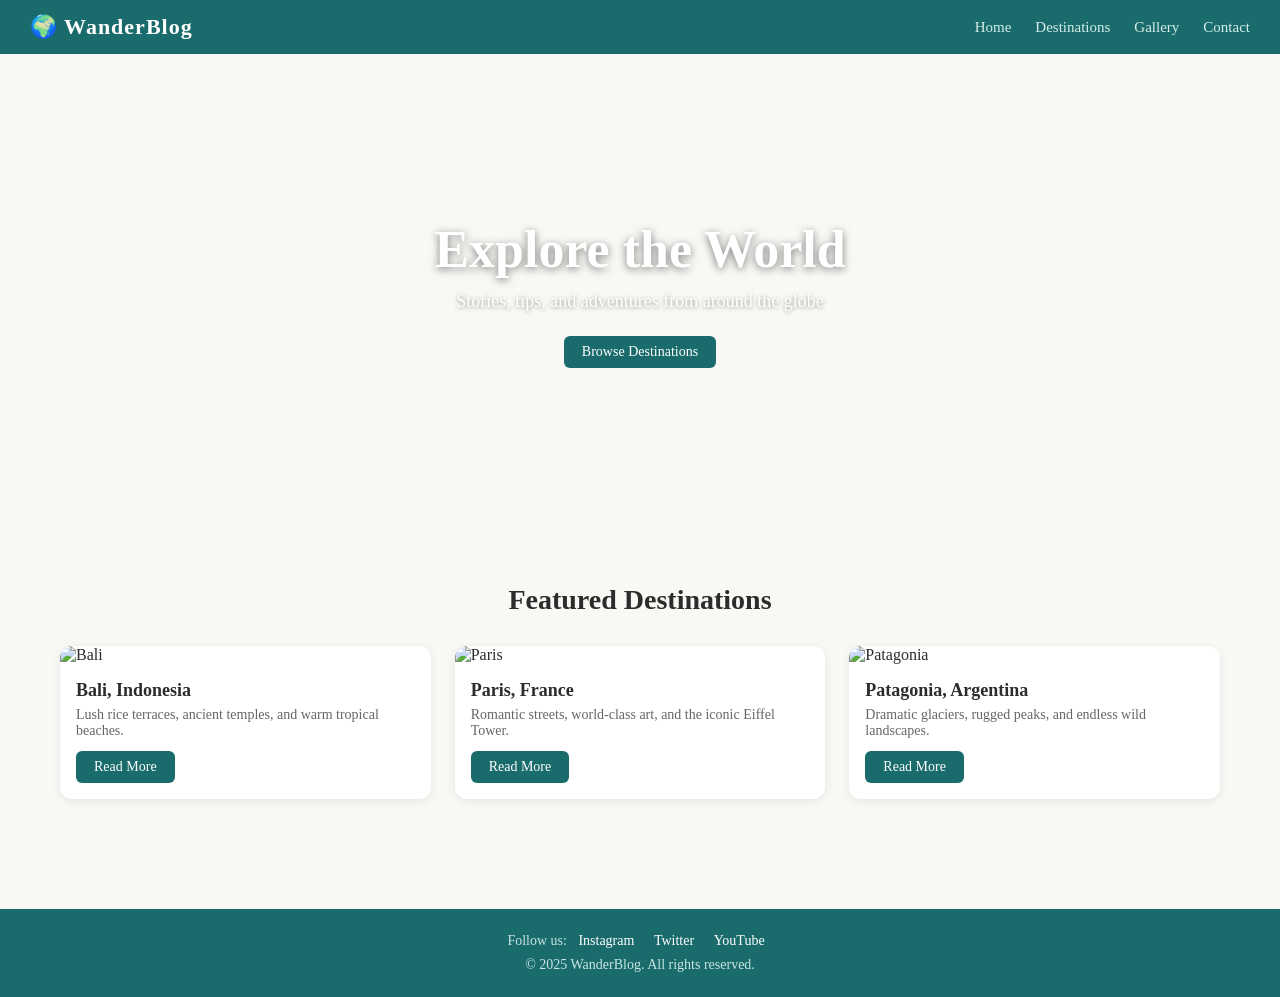
==== index.html @ 18d7b57b "Add files via upload" ====
<!doctype html>
<html lang="en">
<head>
  <meta charset="UTF-8">
  <meta name="viewport" content="width=device-width, initial-scale=1.0">
  <title>Travel Blog</title>
  <link rel="stylesheet" href="style.css">
  <style>
    .hero {
      background-image: url("images/hero.jpg");
      background-size: cover;
      background-position: center;
      height: 480px;
      display: flex;
      flex-direction: column;
      align-items: center;
      justify-content: center;
      text-align: center;
      color: #fff;
    }
    .hero h1 {
      font-size: 52px;
      text-shadow: 0 2px 8px rgba(0,0,0,0.5);
    }
    .hero p {
      font-size: 18px;
      margin: 12px 0 24px;
      text-shadow: 0 1px 4px rgba(0,0,0,0.4);
    }
    .section h2 {
      font-size: 28px;
      text-align: center;
    }
  </style>
</head>
<body>
<nav>
  <a class="logo" href="index.html">🌍 WanderBlog</a>
  <ul>
    <li><a href="index.html">Home</a></li>
    <li><a href="destinations.html">Destinations</a></li>
    <li><a href="gallery.html">Gallery</a></li>
    <li><a href="contact.html">Contact</a></li>
  </ul>
</nav>
<div class="hero">
  <h1>Explore the World</h1>
  <p>Stories, tips, and adventures from around the globe</p>
  <a class="btn" href="destinations.html">Browse Destinations</a>
</div>
<div class="section">
  <h2>Featured Destinations</h2>
  <div class="grid-3">
    <div class="card">
      <img src="images/bali.jpg" alt="Bali">
      <div class="card-body">
        <h3>Bali, Indonesia</h3>
        <p>Lush rice terraces, ancient temples, and warm tropical beaches.</p>
        <a class="btn" href="destinations.html">Read More</a>
      </div>
    </div>
    <div class="card">
      <img src="images/paris.jpg" alt="Paris">
      <div class="card-body">
        <h3>Paris, France</h3>
        <p>Romantic streets, world-class art, and the iconic Eiffel Tower.</p>
        <a class="btn" href="destinations.html">Read More</a>
      </div>
    </div>
    <div class="card">
      <img src="images/patagonia.jpg" alt="Patagonia">
      <div class="card-body">
        <h3>Patagonia, Argentina</h3>
        <p>Dramatic glaciers, rugged peaks, and endless wild landscapes.</p>
        <a class="btn" href="destinations.html">Read More</a>
      </div>
    </div>
  </div>
</div>
<footer>
  <p>Follow us: <a href="#">Instagram</a> <a href="#">Twitter</a> <a href="#">YouTube</a></p>
  <p style="margin-top:8px;">© 2025 WanderBlog. All rights reserved.</p>
</footer>
</body>
</html>
---- style.css ----
* {
  margin: 0;
  padding: 0;
  box-sizing: border-box;
}
body {
  font-family: Georgia, serif;
  color: #2c2c2c;
  background-color: #faf8f5;
}
nav {
  background-color: #1a6b6b;
  padding: 14px 30px;
  display: flex;
  justify-content: space-between;
  align-items: center;
}
nav .logo {
  color: #fff;
  font-size: 22px;
  font-weight: bold;
  letter-spacing: 1px;
  text-decoration: none;
}
nav ul {
  list-style: none;
  display: flex;
  gap: 24px;
}
nav ul a {
  color: #d4edea;
  text-decoration: none;
  font-size: 15px;
}
nav ul a:hover {
  color: #fff;
}
.page-header {
  background-color: #1a6b6b;
  color: #fff;
  text-align: center;
  padding: 50px 20px 40px;
}
.page-header h1 {
  font-size: 36px;
}
.page-header p {
  margin-top: 8px;
  font-size: 16px;
  color: #c8e6e3;
}
.card {
  background: #fff;
  border-radius: 12px;
  overflow: hidden;
  box-shadow: 0 2px 10px rgba(0,0,0,0.08);
  transition: transform 0.2s;
}
.card:hover {
  transform: translateY(-4px);
}
.card img {
  width: 100%;
  height: 190px;
  object-fit: cover;
}
.card-body {
  padding: 16px;
}
.card-body h3 {
  font-size: 18px;
  margin-bottom: 6px;
}
.card-body p {
  font-size: 14px;
  color: #666;
  margin-bottom: 12px;
}
.btn {
  display: inline-block;
  background-color: #1a6b6b;
  color: #fff;
  padding: 8px 18px;
  border-radius: 6px;
  text-decoration: none;
  font-size: 14px;
  border: none;
  cursor: pointer;
}
.btn:hover {
  background-color: #155858;
}
footer {
  background-color: #1a6b6b;
  color: #c8e6e3;
  text-align: center;
  padding: 24px;
  margin-top: 60px;
  font-size: 14px;
}
footer a {
  color: #fff;
  margin: 0 8px;
  text-decoration: none;
}
.tag {
  display: inline-block;
  background-color: #e0f4f1;
  color: #1a6b6b;
  font-size: 12px;
  padding: 3px 10px;
  border-radius: 20px;
  margin-bottom: 8px;
}
.section {
  padding: 50px 60px;
}
.grid-3 {
  display: grid;
  grid-template-columns: repeat(3, 1fr);
  gap: 24px;
  margin-top: 30px;
}
.grid-2 {
  display: grid;
  grid-template-columns: repeat(2, 1fr);
  gap: 24px;
  margin-top: 30px;
}
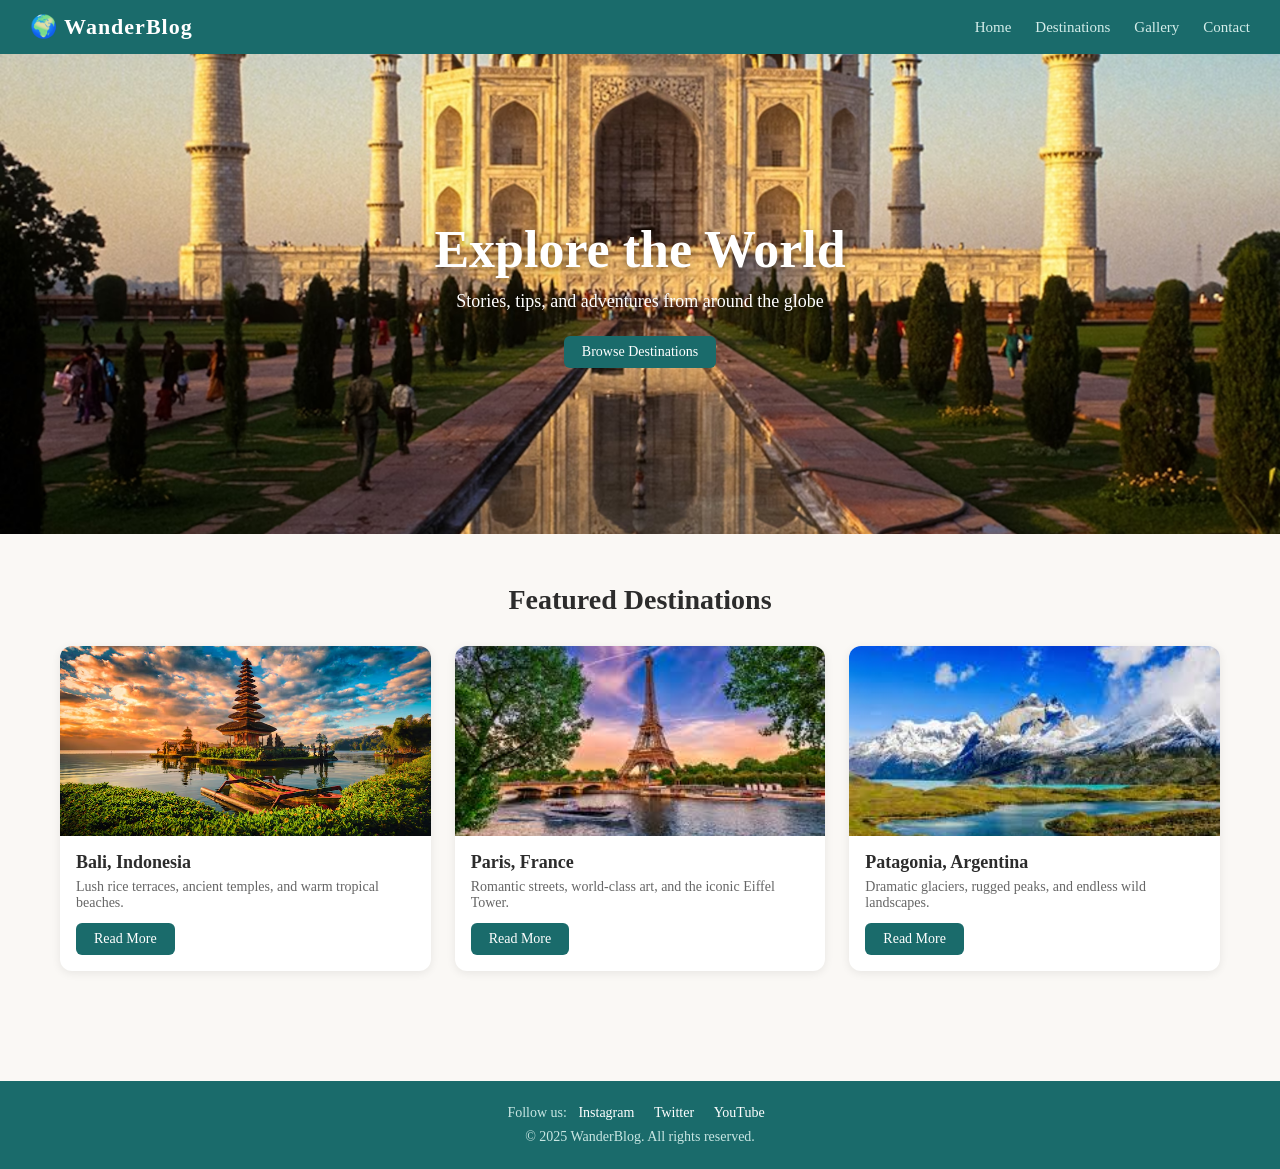
==== commit e2df26ab: "Update index.html" ====
--- a/index.html
+++ b/index.html
@@ -1,8 +1,5 @@
-<!doctype html>
-<html lang="en">
+<html>
 <head>
-  <meta charset="UTF-8">
-  <meta name="viewport" content="width=device-width, initial-scale=1.0">
   <title>Travel Blog</title>
   <link rel="stylesheet" href="style.css">
   <style>
--- a/style.css
+++ b/style.css
@@ -4,7 +4,6 @@
   box-sizing: border-box;
 }
 body {
-  font-family: Georgia, serif;
   color: #2c2c2c;
   background-color: #faf8f5;
 }
